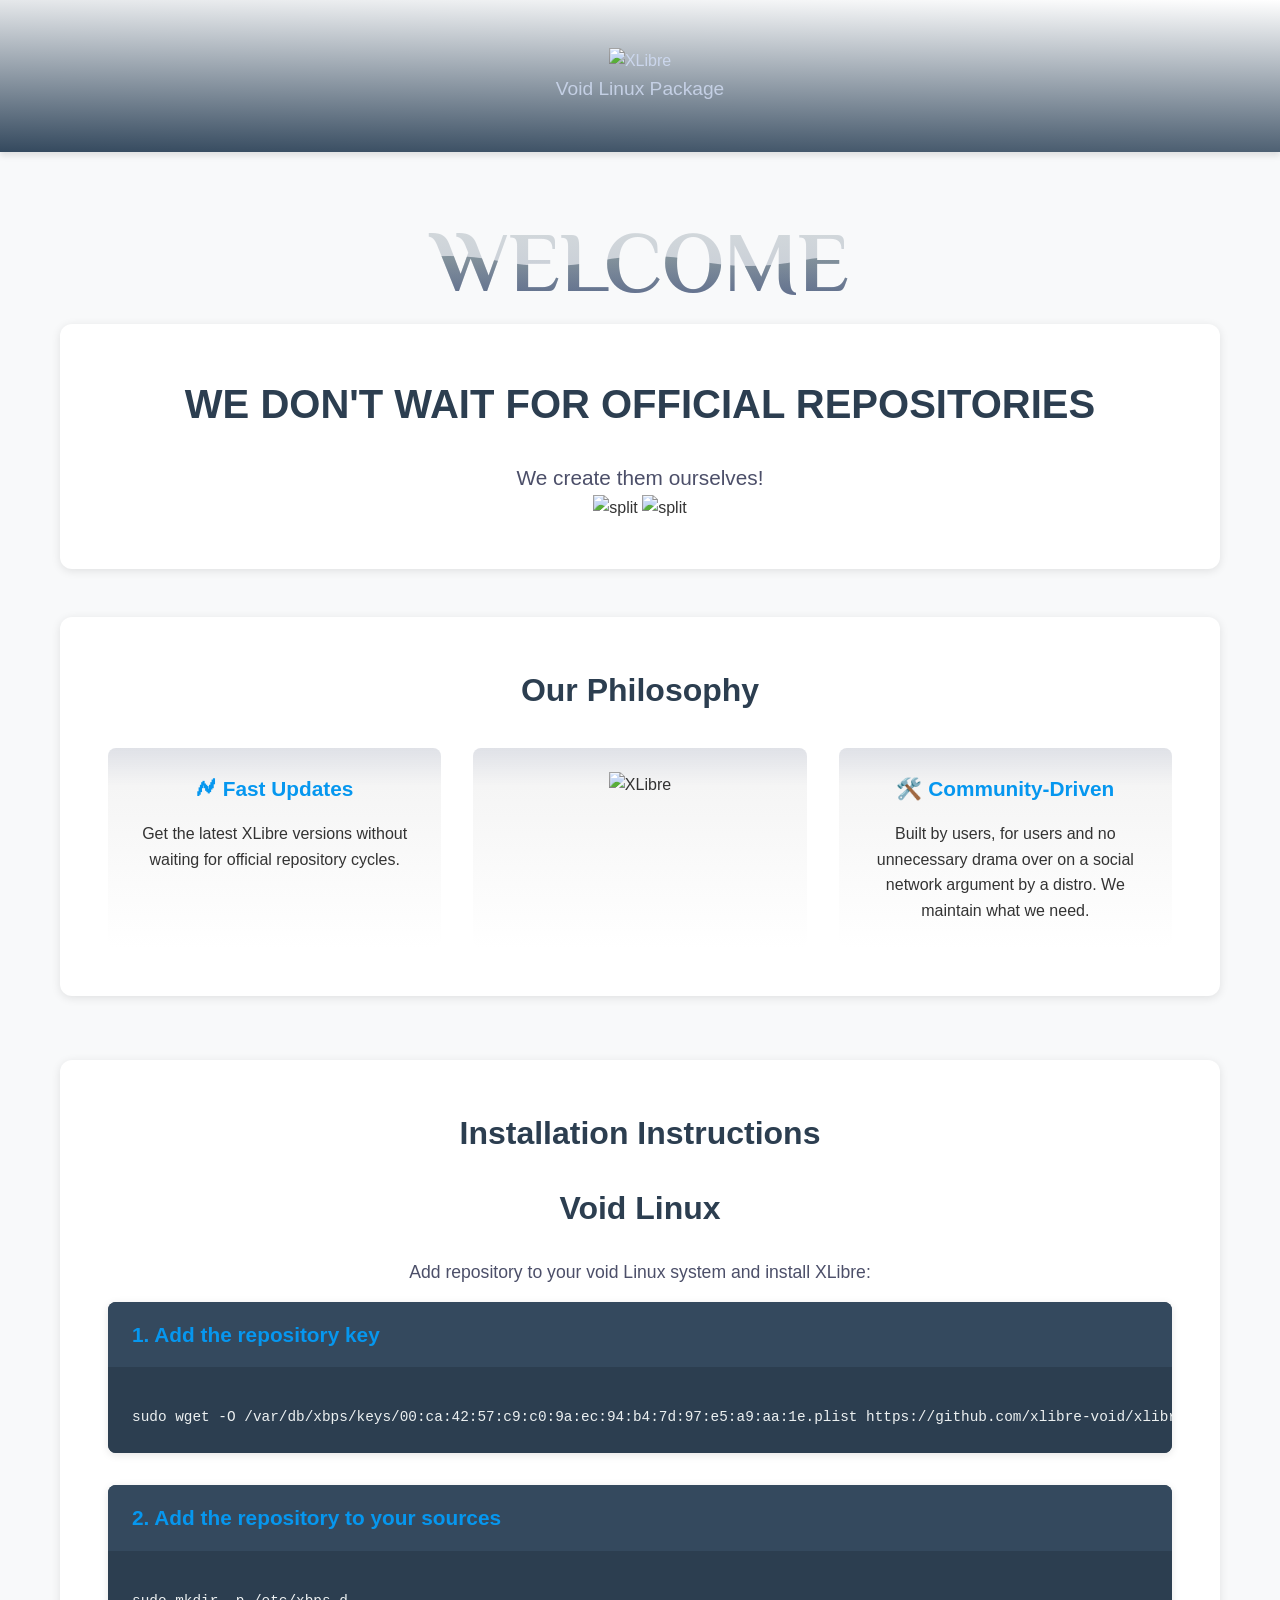
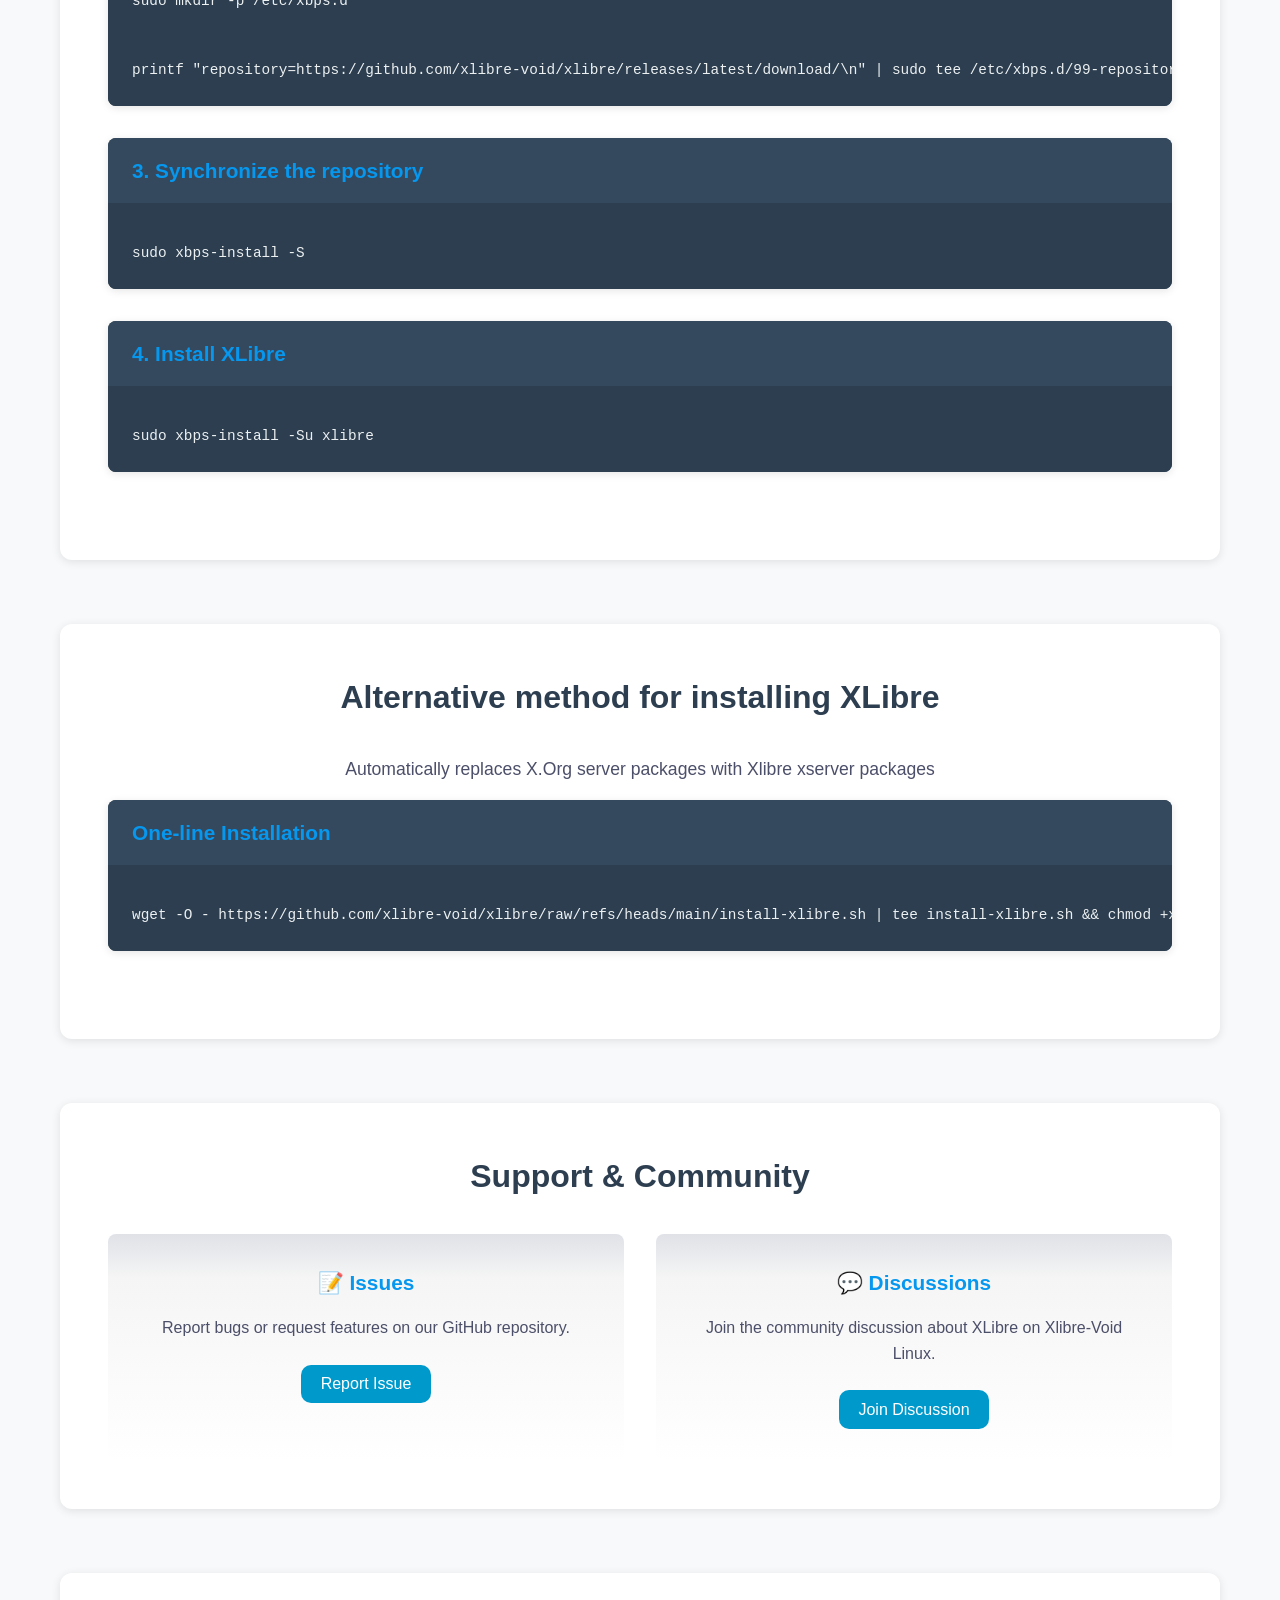
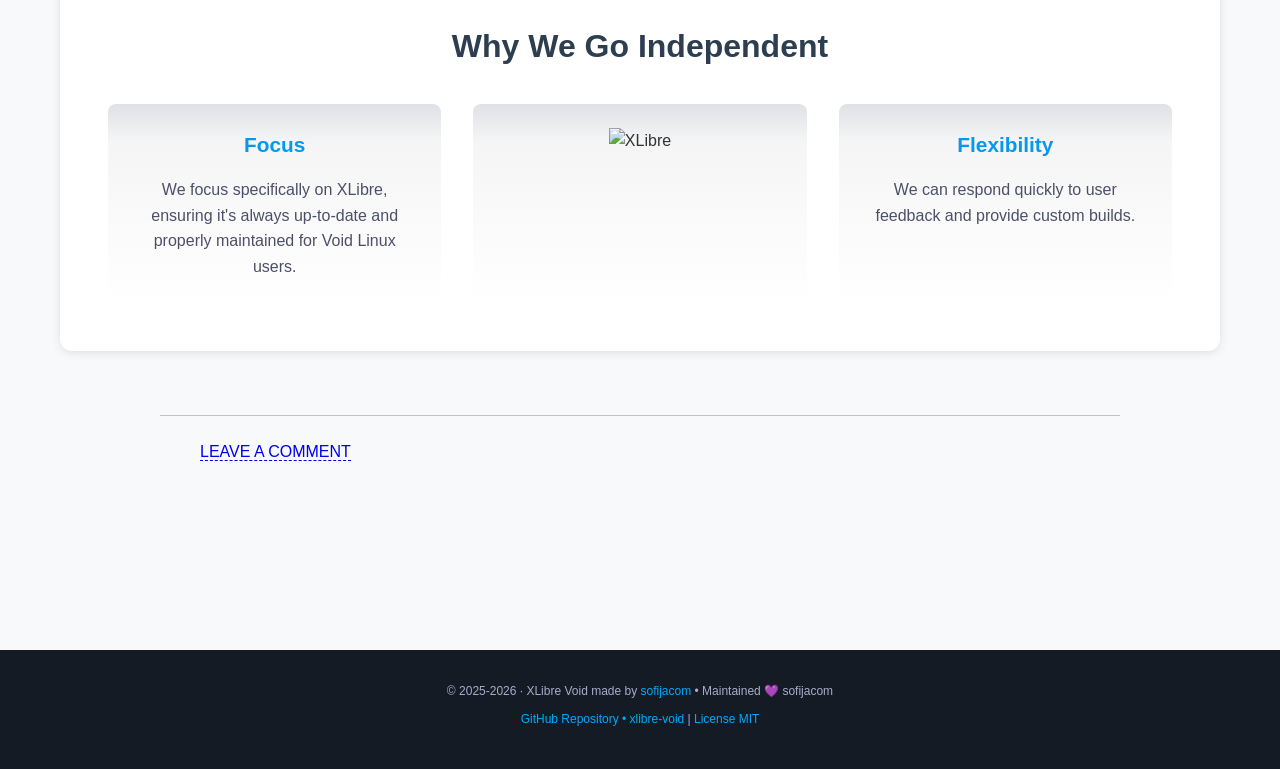
==== profile/index.html @ f248c99a "Add files via upload Signed-off-by: Sofiya <107557749+sofijacom@users.noreply.github.com>" ====
<!DOCTYPE html>
<html lang="en">
<head>
    <meta charset="UTF-8">
    <meta name="viewport" content="width=device-width, initial-scale=1.0">
    <title>Void Linux Package</title>
    <link rel="stylesheet" href="styles.css">
    <style type="text/css" media="screen">
    @import url('https://fonts.googleapis.com/css?family=Philosopher:400,700&display=swap&subset=cyrillic-ext');
    svg {
      font-weight: bold;
      max-width: 500px;
      height: auto;
    }
    text {
      font-family: 'Philosopher', sans-serif;
    }
    </style>
</head>
<body>
    <header>
        <div class="container">
            <img src="resources/XLibre-1.png" alt="XLibre" class="icon" width="850" height="auto">
            <p class="subtitle">Void Linux Package</p>
        </div>
    </header>
    
    <main>
<p align="center">
<svg viewbox="0 0 100 20">
  <defs>
    <lineargradient id="gradient" x1="0" x2="0" y1="0" y2="1">
      <stop offset="5%" stop-color="#829298"/>
      <stop offset="95%" stop-color="#495881"/>
    </lineargradient>
    <pattern id="wave" x="0" y="0" width="120" height="20" patternUnits="userSpaceOnUse">
      <path id="wavePath" d="M-40 9 Q-30 7 -20 9 T0 9 T20 9 T40 9 T60 9 T80 9 T100 9 T120 9 V20 H-40z" fill="url(#gradient)"> 
      
      <!-- Анимация волны достигается перемещением path  -->
     
     <animatetransform attributeName="transform" type="translate" begin="0s" dur="1.5s" from="0,0" to="40,0" repeatCount="indefinite" />
      </path>
    </pattern>
  </defs>
      <!-- Паттерн c анимированной волной применяется к тексту -->
  <text text-anchor="middle" x="50" y="15" font-size="17" fill="url(#wave)"  fill-opacity="0.9">WELCOME</text>
  <text text-anchor="middle" x="50" y="15" font-size="17" fill="url(#gradient)" fill-opacity="0.3">WELCOME</text>
</svg>
  </p>

        <div class="container">
            <section class="hero">
                <h2>We Don't Wait for Official Repositories</h2>
                <p class="lead">
                  We create them ourselves!
                </p>
                <img width="888" height="40" alt="split" src="resources/split.png" />
                <img width="850" height="auto" alt="split" src="resources/laptop.png" />
            </section>

            <section class="philosophy">
                <h3>Our Philosophy</h3>
                <div class="philosophy-grid">
                    <div class="philosophy-item">
                        <h4>🗲 Fast Updates</h4>
                        <p>Get the latest XLibre versions without waiting for official repository cycles.</p>
                    </div>
                    <div class="philosophy-item">
                   <!-- <h4><img width="18" height="18" alt="split" src="resources/void.png"/> XLibre Void Linux</h4> -->
                    <img src="resources/XLibre-6.png" alt="XLibre" class="icon" width="130" height="auto">
                   <!--  <p>XLibre Void Linux</p> -->
                    </div>                  
                    <div class="philosophy-item">
                        <h4>🛠️ Community-Driven</h4>
                        <p>Built by users, for users and no unnecessary drama over on a social network argument by a distro. We maintain what we need.</p>
                    </div>
                </div>
            </section>

             <section class="installation">
               <h3>Installation Instructions</h3>
                    <div class="method">
                        <h3>Void Linux</h3>
                        <p>Add repository to your void Linux system and install XLibre:</p>
                        <div class="code-block">
                            <h4>1. Add the repository key</h4>
                            <pre><code>sudo wget -O /var/db/xbps/keys/00:ca:42:57:c9:c0:9a:ec:94:b4:7d:97:e5:a9:aa:1e.plist https://github.com/xlibre-void/xlibre/raw/refs/heads/main/repo-keys/x86_64/00:ca:42:57:c9:c0:9a:ec:94:b4:7d:97:e5:a9:aa:1e.plist</code></pre>
                        </div>
                        <div class="code-block">
                            <h4>2. Add the repository to your sources</h4>
                            <pre><code>sudo mkdir -p /etc/xbps.d</code></pre>
                            <pre><code>printf "repository=https://github.com/xlibre-void/xlibre/releases/latest/download/\n" | sudo tee /etc/xbps.d/99-repository-xlibre.conf</code></pre>
                        </div>
                        <div class="code-block">
                            <h4>3. Synchronize the repository</h4>
                            <pre><code>sudo xbps-install -S</code></pre>
                        </div>
                        <div class="code-block">
                            <h4>4. Install XLibre</h4>
                            <pre><code>sudo xbps-install -Su xlibre</code></pre>
                        </div>
                    </div>
            </section>

            <section class="alternative-methods">
                <h3>Alternative method for installing XLibre</h3>
                    <div class="method">                    
                        <p>Automatically replaces X.Org server packages with Xlibre xserver packages</p>
                    <div class="code-block">
                        <h4>One-line Installation</h4>
                        <pre><code>wget -O - https://github.com/xlibre-void/xlibre/raw/refs/heads/main/install-xlibre.sh | tee install-xlibre.sh && chmod +x install-xlibre.sh && sudo ./install-xlibre.sh</code></pre>
                    </div>
                </div>     
           </section>
            
            <section class="support">
                <h3>Support & Community</h3>
                <div class="support-grid">
                    <div class="support-item">
                        <h4>📝 Issues</h4>
                        <p>Report bugs or request features on our GitHub repository.</p>
                        <a href="https://github.com/xlibre-void/xlibre/issues" class="btn">Report Issue</a>
                    </div>
                    <div class="support-item">
                        <h4>💬 Discussions</h4>
                        <p>Join the community discussion about XLibre on Xlibre-Void Linux.</p>
                        <a href="https://github.com/xlibre-void/xlibre/discussions" class="btn">Join Discussion</a>
                    </div>
                </div>
            </section>

            <section class="why-independent">
                <h3>Why We Go Independent</h3>
                <div class="reasons">   
                    <div class="reason">
                        <h4>Focus</h4>
                        <p>We focus specifically on XLibre, ensuring it's always up-to-date and properly maintained for Void Linux users.</p>
                    </div>
                    <div class="reason">
                      <!--  <h4>🖥️</h4> -->
                      <img src="resources/xlibre-transparent.png" alt="XLibre" class="icon" width="100" height="auto">
                      <!--  <p>XLibre Void Linux </p> -->
                     </div>                
                    <div class="reason">
                        <h4>Flexibility</h4>
                        <p>We can respond quickly to user feedback and provide custom builds.</p>
                    </div>
                </div>
            </section> 
        </div> 
        
            <div class="container-giscus">
              <section class="comment-form">
                <!--<h4 class="page__comments-title">Leave a comment</h4>-->
                <h2 class="commentShowForm"><a href="#" onclick="return commentShowForm()">Leave a comment</a></h2>  
             <div class="giscus">
          </div>        
       </section>   

<script src="https://giscus.app/client.js"
        data-repo="xlibre-void/.github"
        data-repo-id="R_kgDOQu3lrw"
        data-category="General"
        data-category-id="DIC_kwDOQu3lr84C0bSo"
        data-mapping="title"
        data-strict="0"
        data-reactions-enabled="1"
        data-reactions-layout="compact"
        data-emit-metadata="0"
        data-input-position="bottom"
        data-theme="catppuccin_latte"
        data-lang="en"
        data-loading="lazy"
        crossorigin="anonymous"
        async>
</script>
</main>
                
    <footer>
        <div class="container">
            <p>&copy; 2025-2026 · XLibre Void made by <a href="https://github.com/sofijacom">sofijacom</a> • Maintained 💜 sofijacom </p>
            <p>
                <a href="https://github.com/xlibre-void/xlibre">GitHub Repository • xlibre-void </a> | 
                <a href="https://github.com/xlibre-void/xlibre/blob/main/LICENSE">License MIT</a>
            </p>
        </div>
    </footer>  
</body>
</html>
---- profile/styles.css ----
/* Reset and base styles */
* {
    margin: 0;
    padding: 0;
    box-sizing: border-box;
}

body {
    font-family: -apple-system, BlinkMacSystemFont, 'Segoe UI', Roboto, Oxygen, Ubuntu, Cantarell, sans-serif;
    line-height: 1.6;
    color: #333;
    background-color: #f8f9fa;
}

.container {
    max-width: 1200px;
    margin: 0 auto;
    padding: 0 20px;
}

/* Header */
header {
    background: linear-gradient(1deg, #34495E 0%, rgb(255 255 255) 100%);
    color: #cbd6ec;
    padding: 3rem 0;
    text-align: center;
    box-shadow: 0 4px 6px rgba(0, 0, 0, 0.1);
}

header h1 {
    font-size: 3.5rem;
    font-weight: 700;
    margin-bottom: 0.5rem;
    text-shadow: 2px 2px 4px rgba(0, 0, 0, 0.3);
}

.subtitle {
    font-size: 1.2rem;
    opacity: 0.9;
    font-weight: 300;
}

/* Main content */
main {
    padding: 4rem 0;
}

section {
    margin-bottom: 4rem;
}

/* Hero section */
.hero {
    text-align: center;
    padding: 3rem 0;
    background: white;
    border-radius: 12px;
    box-shadow: 0 2px 10px rgba(0, 0, 0, 0.1);
    margin-bottom: 3rem;
}

.hero h2 {
    font-size: 2.5rem;
    color: #2c3e50;
    margin-bottom: 1.5rem;
    font-weight: 600;
}

.lead {
    font-size: 1.3rem;
    color: #4c4f69;
    max-width: 800px;
    margin: 0 auto;
    line-height: 1.7;
}

/* Philosophy section */
.philosophy {
    background: white;
    padding: 3rem;
    border-radius: 12px;
    box-shadow: 0 2px 10px rgba(0, 0, 0, 0.1);
}

.philosophy h3 {
    font-size: 2rem;
    color: #2c3e50;
    margin-bottom: 2rem;
    text-align: center;
}

.philosophy-grid {
    display: grid;
    grid-template-columns: repeat(auto-fit, minmax(300px, 1fr));
    gap: 2rem;
}

.philosophy-item {
    text-align: center;
    padding: 1.5rem;
    border-radius: 8px;
   /* background: #f8f9fa; */
   /* background: linear-gradient(180deg, rgb(204, 204, 204) 0%, rgb(245, 245, 245) 19%, rgb(255, 255, 255) 100%); */
    background: linear-gradient(180deg, #bcc0cc78 0%, rgb(245, 245, 245) 19%, rgb(255, 255, 255) 100%);
    transition: transform 0.3s ease;
}

.philosophy-item:hover {
    transform: translateY(-5px);
}

.philosophy-item h4 {
    font-size: 1.3rem;
    color: #0697ef;
    margin-bottom: 1rem;
}

/* Installation section */
.installation {
    background: white;
    padding: 3rem;
    border-radius: 12px;
    box-shadow: 0 2px 10px rgba(0, 0, 0, 0.1);
}

.installation h3 {
    font-size: 2rem;
    color: #2c3e50;
    margin-bottom: 1.5rem;
    text-align: center;
}

.installation p {
    font-size: 1.1rem;
    color: #4c4f69;
    margin-bottom: 2rem;
    text-align: center;
}

.code-block {
    margin-bottom: 2rem;
    background: #2c3e50;
    border-radius: 8px;
    overflow: hidden;
    box-shadow: 0 2px 8px rgba(0, 0, 0, 0.1);
}

.code-block h4 {
    background: #34495e;
    color: white;
    padding: 1rem 1.5rem;
    margin: 0;
    font-size: 1rem;
    font-weight: 600;
}

.code-block pre {
    margin: 0;
    padding: 1.5rem;
    background: #2c3e50;
    overflow-x: auto;
}

.code-block code {
    color: #ecf0f1;
    font-family: 'Monaco', 'Menlo', 'Ubuntu Mono', monospace;
    font-size: 0.9rem;
    line-height: 1.5;
}

/* Alternative methods */
.alternative-methods {
    background: white;
    padding: 3rem;
    border-radius: 12px;
    box-shadow: 0 2px 10px rgba(0, 0, 0, 0.1);
}

.alternative-methods h3 {
    font-size: 2rem;
    color: #2c3e50;
    margin-bottom: 2rem;
    text-align: center;
}

.alternative-methods p {
    font-size: 1.1rem;
    text-align: center;
}

.method {
    margin-bottom: 2.5rem;
}

.method h4 {
    font-size: 1.3rem;
    color: #0697ef;
    margin-bottom: 1rem;
}

.method p {
    color: #4c4f69;
    margin-bottom: 1rem;
}

/* Support section */
.support {
    background: white;
    padding: 3rem;
    border-radius: 12px;
    box-shadow: 0 2px 10px rgba(0, 0, 0, 0.1);
}

.support h3 {
    font-size: 2rem;
    color: #2c3e50;
    margin-bottom: 2rem;
    text-align: center;
}

.support-grid {
    display: grid;
    grid-template-columns: repeat(auto-fit, minmax(300px, 1fr));
    gap: 2rem;
}

.support-item {
    text-align: center;
    padding: 2rem;
    border-radius: 8px;
  /*  background: #f8f9fa; */
  /*  background: linear-gradient(180deg, rgb(204, 204, 204) 0%, rgb(245, 245, 245) 19%, rgb(255, 255, 255) 100%); */
    background: linear-gradient(180deg, #bcc0cc78 0%, rgb(245, 245, 245) 19%, rgb(255, 255, 255) 100%);
    transition: transform 0.3s ease;
}

.support-item:hover {
    transform: translateY(-5px);
}

.support-item h4 {
    font-size: 1.3rem;
    color: #0697ef;
    margin-bottom: 1rem;
}

.support-item p {
    color: #4c4f69;
    margin-bottom: 1.5rem;
}

.btn {
    display: inline-block;
   /* background: #0477a4; */
    background: #09c;
    color: #fff;
    padding: 0.4rem 1.2rem;
    text-decoration: none;
    border-radius: 10px;
   /* border: 1px solid #000000; */
    font-weight: 500;
    transition: background 0.5s ease;
}

.btn:hover {
    background: #0ea8f5;
}

/* Why independent section */
.why-independent {
    background: white;
    padding: 3rem;
    border-radius: 12px;
    box-shadow: 0 2px 10px rgba(0, 0, 0, 0.1);
}

.why-independent h3 {
    font-size: 2rem;
    color: #2c3e50;
    margin-bottom: 2rem;
    text-align: center;
}

.reasons {
    display: grid;
    grid-template-columns: repeat(auto-fit, minmax(300px, 1fr));
    gap: 2rem;
}

.reason {
    text-align: center;
    padding: 1.5rem;
    border-radius: 8px;
   /* background: #f8f9fa; */
   /* background: linear-gradient(180deg, rgb(204, 204, 204) 0%, rgb(245, 245, 245) 19%, rgb(255, 255, 255) 100%); */
    background: linear-gradient(180deg, #bcc0cc78 0%, rgb(245, 245, 245) 19%, rgb(255, 255, 255) 100%);
    transition: transform 0.3s ease;
}

.reason:hover {
    transform: translateY(-5px);
}

.reason h4 {
    font-size: 1.3rem;
    color: #0697ef;
    margin-bottom: 1rem;
}

.reason p {
    color: #4c4f69;
}

/* Footer */
footer {
    font-family: -apple-system, BlinkMacSystemFont, segoe ui, Roboto, Oxygen, Ubuntu, Cantarell, open sans, helvetica neue, sans-serif;
    font-size: 12px;
    background: #151b24;
    color: #a5adcb;
    padding: 2rem 0;
    text-align: center;
    margin-top: 4rem;    
}

footer p {
    margin-bottom: 0.5rem;
}

footer a {
    color: #00aaff;
    text-decoration: none;
}

footer a:hover {
    text-decoration: underline;
}

/* Responsive design */
@media (max-width: 768px) {
    .container {
        padding: 0 15px;
    }
    
    header h1 {
        font-size: 2.5rem;
    }
    
    .hero h2 {
        font-size: 2rem;
    }
    
    .lead {
        font-size: 1.1rem;
    }
    
    section {
        margin-bottom: 2rem;
    }
    
    .philosophy,
    .installation,
    .alternative-methods,
    .support,
    .why-independent {
        padding: 2rem 1.5rem;
    }
    
    .philosophy-grid,
    .support-grid,
    .reasons {
        grid-template-columns: 1fr;
    }
    
    .code-block pre {
        padding: 1rem;
        font-size: 0.8rem;
    }
}

@media (max-width: 480px) {
    header {
        padding: 2rem 0;
    }
    
    header h1 {
        font-size: 2rem;
    }
    
    .hero h2 {
        font-size: 1.5rem;
    }
    
    .philosophy,
    .installation,
    .alternative-methods,
    .support,
    .why-independent {
        padding: 1.5rem 1rem;
    }
}

/* giscus section */
.container-giscus {
    max-width: 1000px;
    margin: 0 auto;
    padding: 0 20px;
}
/* giscus section */
.comment {
    text-align: left;
    padding: 1rem 0;
    background: white;
    border-radius: 12px;
    box-shadow: 0 2px 10px rgba(0, 0, 0, 0.1);
    margin-bottom: 3rem;
}

.page__comments-title {
    margin-top: 1rem;
    margin-bottom: 10px;
    padding-top: 2rem;
    font-size: .75em;
    border-top: 1px solid #c2c3c5;
    text-transform: uppercase;
    color:#aa55ff;
}

/* Изображения коментариев */
.comment-form {
    margin-top: 0;
    margin-bottom: 50px;
}

.comment-form h2 {
    font-size: 16px;
    line-height: 40px;
    margin-bottom: 20px;
    background: url('resources/comment-dots.png') 0 20px no-repeat;
    background-size: 32px;
    padding-left: 40px;
    border-top: 1px solid #c2c3c5;
    padding-top: 1rem;
}

.comment-form h2 a {
    text-decoration: none;
    border-bottom: 1px dashed;
}

.comment-form h2 a:hover {
    color: #00A0DF;
}

h2 {
    font-weight: 400;
    text-transform: uppercase;
}
/* Изображения коментариев */
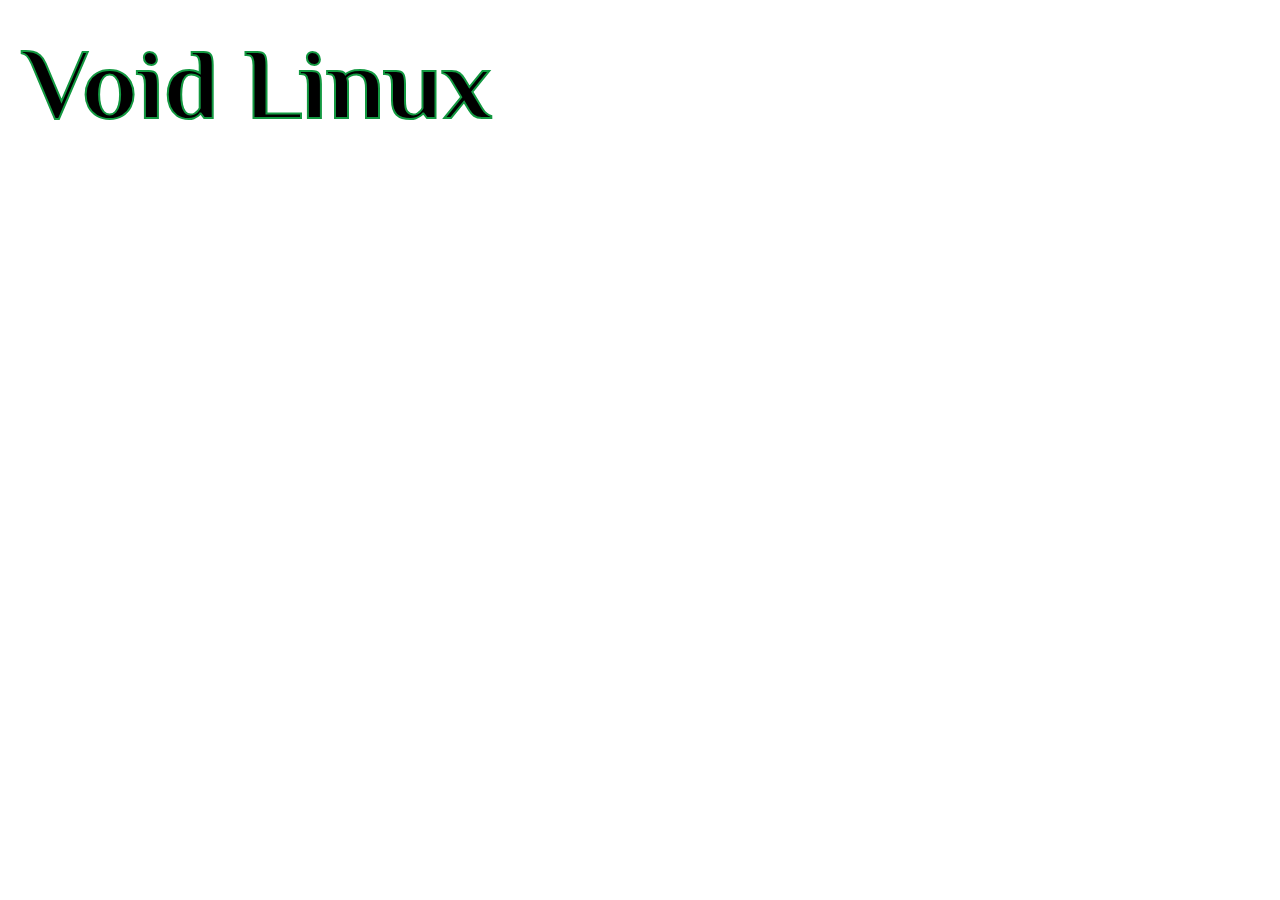
==== commit c2d7274a: "Update index.html Signed-off-by: Sofiya <107557749+sofijacom@users.noreply.github.com>" ====
--- a/profile/index.html
+++ b/profile/index.html
@@ -19,171 +19,19 @@
 </head>
 <body>
     <header>
-        <div class="container">
-            <img src="resources/XLibre-1.png" alt="XLibre" class="icon" width="850" height="auto">
-            <p class="subtitle">Void Linux Package</p>
-        </div>
+        <div class="wrapper">
+           <svg>
+              <text x="50%" y="50%" dy=".35em" text-anchor="middle">
+                  Void Linux
+              </text>
+          </svg>
+       </div> 
     </header>
     
     <main>
-<p align="center">
-<svg viewbox="0 0 100 20">
-  <defs>
-    <lineargradient id="gradient" x1="0" x2="0" y1="0" y2="1">
-      <stop offset="5%" stop-color="#829298"/>
-      <stop offset="95%" stop-color="#495881"/>
-    </lineargradient>
-    <pattern id="wave" x="0" y="0" width="120" height="20" patternUnits="userSpaceOnUse">
-      <path id="wavePath" d="M-40 9 Q-30 7 -20 9 T0 9 T20 9 T40 9 T60 9 T80 9 T100 9 T120 9 V20 H-40z" fill="url(#gradient)"> 
-      
-      <!-- Анимация волны достигается перемещением path  -->
-     
-     <animatetransform attributeName="transform" type="translate" begin="0s" dur="1.5s" from="0,0" to="40,0" repeatCount="indefinite" />
-      </path>
-    </pattern>
-  </defs>
-      <!-- Паттерн c анимированной волной применяется к тексту -->
-  <text text-anchor="middle" x="50" y="15" font-size="17" fill="url(#wave)"  fill-opacity="0.9">WELCOME</text>
-  <text text-anchor="middle" x="50" y="15" font-size="17" fill="url(#gradient)" fill-opacity="0.3">WELCOME</text>
-</svg>
-  </p>
-
-        <div class="container">
-            <section class="hero">
-                <h2>We Don't Wait for Official Repositories</h2>
-                <p class="lead">
-                  We create them ourselves!
-                </p>
-                <img width="888" height="40" alt="split" src="resources/split.png" />
-                <img width="850" height="auto" alt="split" src="resources/laptop.png" />
-            </section>
-
-            <section class="philosophy">
-                <h3>Our Philosophy</h3>
-                <div class="philosophy-grid">
-                    <div class="philosophy-item">
-                        <h4>🗲 Fast Updates</h4>
-                        <p>Get the latest XLibre versions without waiting for official repository cycles.</p>
-                    </div>
-                    <div class="philosophy-item">
-                   <!-- <h4><img width="18" height="18" alt="split" src="resources/void.png"/> XLibre Void Linux</h4> -->
-                    <img src="resources/XLibre-6.png" alt="XLibre" class="icon" width="130" height="auto">
-                   <!--  <p>XLibre Void Linux</p> -->
-                    </div>                  
-                    <div class="philosophy-item">
-                        <h4>🛠️ Community-Driven</h4>
-                        <p>Built by users, for users and no unnecessary drama over on a social network argument by a distro. We maintain what we need.</p>
-                    </div>
-                </div>
-            </section>
-
-             <section class="installation">
-               <h3>Installation Instructions</h3>
-                    <div class="method">
-                        <h3>Void Linux</h3>
-                        <p>Add repository to your void Linux system and install XLibre:</p>
-                        <div class="code-block">
-                            <h4>1. Add the repository key</h4>
-                            <pre><code>sudo wget -O /var/db/xbps/keys/00:ca:42:57:c9:c0:9a:ec:94:b4:7d:97:e5:a9:aa:1e.plist https://github.com/xlibre-void/xlibre/raw/refs/heads/main/repo-keys/x86_64/00:ca:42:57:c9:c0:9a:ec:94:b4:7d:97:e5:a9:aa:1e.plist</code></pre>
-                        </div>
-                        <div class="code-block">
-                            <h4>2. Add the repository to your sources</h4>
-                            <pre><code>sudo mkdir -p /etc/xbps.d</code></pre>
-                            <pre><code>printf "repository=https://github.com/xlibre-void/xlibre/releases/latest/download/\n" | sudo tee /etc/xbps.d/99-repository-xlibre.conf</code></pre>
-                        </div>
-                        <div class="code-block">
-                            <h4>3. Synchronize the repository</h4>
-                            <pre><code>sudo xbps-install -S</code></pre>
-                        </div>
-                        <div class="code-block">
-                            <h4>4. Install XLibre</h4>
-                            <pre><code>sudo xbps-install -Su xlibre</code></pre>
-                        </div>
-                    </div>
-            </section>
-
-            <section class="alternative-methods">
-                <h3>Alternative method for installing XLibre</h3>
-                    <div class="method">                    
-                        <p>Automatically replaces X.Org server packages with Xlibre xserver packages</p>
-                    <div class="code-block">
-                        <h4>One-line Installation</h4>
-                        <pre><code>wget -O - https://github.com/xlibre-void/xlibre/raw/refs/heads/main/install-xlibre.sh | tee install-xlibre.sh && chmod +x install-xlibre.sh && sudo ./install-xlibre.sh</code></pre>
-                    </div>
-                </div>     
-           </section>
-            
-            <section class="support">
-                <h3>Support & Community</h3>
-                <div class="support-grid">
-                    <div class="support-item">
-                        <h4>📝 Issues</h4>
-                        <p>Report bugs or request features on our GitHub repository.</p>
-                        <a href="https://github.com/xlibre-void/xlibre/issues" class="btn">Report Issue</a>
-                    </div>
-                    <div class="support-item">
-                        <h4>💬 Discussions</h4>
-                        <p>Join the community discussion about XLibre on Xlibre-Void Linux.</p>
-                        <a href="https://github.com/xlibre-void/xlibre/discussions" class="btn">Join Discussion</a>
-                    </div>
-                </div>
-            </section>
-
-            <section class="why-independent">
-                <h3>Why We Go Independent</h3>
-                <div class="reasons">   
-                    <div class="reason">
-                        <h4>Focus</h4>
-                        <p>We focus specifically on XLibre, ensuring it's always up-to-date and properly maintained for Void Linux users.</p>
-                    </div>
-                    <div class="reason">
-                      <!--  <h4>🖥️</h4> -->
-                      <img src="resources/xlibre-transparent.png" alt="XLibre" class="icon" width="100" height="auto">
-                      <!--  <p>XLibre Void Linux </p> -->
-                     </div>                
-                    <div class="reason">
-                        <h4>Flexibility</h4>
-                        <p>We can respond quickly to user feedback and provide custom builds.</p>
-                    </div>
-                </div>
-            </section> 
-        </div> 
-        
-            <div class="container-giscus">
-              <section class="comment-form">
-                <!--<h4 class="page__comments-title">Leave a comment</h4>-->
-                <h2 class="commentShowForm"><a href="#" onclick="return commentShowForm()">Leave a comment</a></h2>  
-             <div class="giscus">
-          </div>        
-       </section>   
-
-<script src="https://giscus.app/client.js"
-        data-repo="xlibre-void/.github"
-        data-repo-id="R_kgDOQu3lrw"
-        data-category="General"
-        data-category-id="DIC_kwDOQu3lr84C0bSo"
-        data-mapping="title"
-        data-strict="0"
-        data-reactions-enabled="1"
-        data-reactions-layout="compact"
-        data-emit-metadata="0"
-        data-input-position="bottom"
-        data-theme="catppuccin_latte"
-        data-lang="en"
-        data-loading="lazy"
-        crossorigin="anonymous"
-        async>
-</script>
 </main>
                 
     <footer>
-        <div class="container">
-            <p>&copy; 2025-2026 · XLibre Void made by <a href="https://github.com/sofijacom">sofijacom</a> • Maintained 💜 sofijacom </p>
-            <p>
-                <a href="https://github.com/xlibre-void/xlibre">GitHub Repository • xlibre-void </a> | 
-                <a href="https://github.com/xlibre-void/xlibre/blob/main/LICENSE">License MIT</a>
-            </p>
-        </div>
     </footer>  
 </body>
 </html>
--- a/profile/styles.css
+++ b/profile/styles.css
@@ -1,458 +1,44 @@
-/* Reset and base styles */
-* {
-    margin: 0;
-    padding: 0;
-    box-sizing: border-box;
+@import url("https://fonts.googleapis.com/css2?family=Russo+One&display=swap");
+
+svg {
+    font-family: "Russo One", sans-serif;
+    width: 100%;
+    height: 100%;
 }
 
-body {
-    font-family: -apple-system, BlinkMacSystemFont, 'Segoe UI', Roboto, Oxygen, Ubuntu, Cantarell, sans-serif;
-    line-height: 1.6;
-    color: #333;
-    background-color: #f8f9fa;
+svg text {
+    animation: stroke 5s infinite alternate;
+    stroke-width: 2;
+    stroke: #139941;
+    font-size: 100px;
 }
 
-.container {
-    max-width: 1200px;
-    margin: 0 auto;
-    padding: 0 20px;
-}
-
-/* Header */
-header {
-    background: linear-gradient(1deg, #34495E 0%, rgb(255 255 255) 100%);
-    color: #cbd6ec;
-    padding: 3rem 0;
-    text-align: center;
-    box-shadow: 0 4px 6px rgba(0, 0, 0, 0.1);
-}
-
-header h1 {
-    font-size: 3.5rem;
-    font-weight: 700;
-    margin-bottom: 0.5rem;
-    text-shadow: 2px 2px 4px rgba(0, 0, 0, 0.3);
-}
-
-.subtitle {
-    font-size: 1.2rem;
-    opacity: 0.9;
-    font-weight: 300;
-}
-
-/* Main content */
-main {
-    padding: 4rem 0;
-}
-
-section {
-    margin-bottom: 4rem;
-}
-
-/* Hero section */
-.hero {
-    text-align: center;
-    padding: 3rem 0;
-    background: white;
-    border-radius: 12px;
-    box-shadow: 0 2px 10px rgba(0, 0, 0, 0.1);
-    margin-bottom: 3rem;
-}
-
-.hero h2 {
-    font-size: 2.5rem;
-    color: #2c3e50;
-    margin-bottom: 1.5rem;
-    font-weight: 600;
-}
-
-.lead {
-    font-size: 1.3rem;
-    color: #4c4f69;
-    max-width: 800px;
-    margin: 0 auto;
-    line-height: 1.7;
-}
-
-/* Philosophy section */
-.philosophy {
-    background: white;
-    padding: 3rem;
-    border-radius: 12px;
-    box-shadow: 0 2px 10px rgba(0, 0, 0, 0.1);
-}
-
-.philosophy h3 {
-    font-size: 2rem;
-    color: #2c3e50;
-    margin-bottom: 2rem;
-    text-align: center;
-}
-
-.philosophy-grid {
-    display: grid;
-    grid-template-columns: repeat(auto-fit, minmax(300px, 1fr));
-    gap: 2rem;
-}
-
-.philosophy-item {
-    text-align: center;
-    padding: 1.5rem;
-    border-radius: 8px;
-   /* background: #f8f9fa; */
-   /* background: linear-gradient(180deg, rgb(204, 204, 204) 0%, rgb(245, 245, 245) 19%, rgb(255, 255, 255) 100%); */
-    background: linear-gradient(180deg, #bcc0cc78 0%, rgb(245, 245, 245) 19%, rgb(255, 255, 255) 100%);
-    transition: transform 0.3s ease;
-}
-
-.philosophy-item:hover {
-    transform: translateY(-5px);
-}
-
-.philosophy-item h4 {
-    font-size: 1.3rem;
-    color: #0697ef;
-    margin-bottom: 1rem;
-}
-
-/* Installation section */
-.installation {
-    background: white;
-    padding: 3rem;
-    border-radius: 12px;
-    box-shadow: 0 2px 10px rgba(0, 0, 0, 0.1);
-}
-
-.installation h3 {
-    font-size: 2rem;
-    color: #2c3e50;
-    margin-bottom: 1.5rem;
-    text-align: center;
-}
-
-.installation p {
-    font-size: 1.1rem;
-    color: #4c4f69;
-    margin-bottom: 2rem;
-    text-align: center;
-}
-
-.code-block {
-    margin-bottom: 2rem;
-    background: #2c3e50;
-    border-radius: 8px;
-    overflow: hidden;
-    box-shadow: 0 2px 8px rgba(0, 0, 0, 0.1);
-}
-
-.code-block h4 {
-    background: #34495e;
-    color: white;
-    padding: 1rem 1.5rem;
-    margin: 0;
-    font-size: 1rem;
-    font-weight: 600;
-}
-
-.code-block pre {
-    margin: 0;
-    padding: 1.5rem;
-    background: #2c3e50;
-    overflow-x: auto;
-}
-
-.code-block code {
-    color: #ecf0f1;
-    font-family: 'Monaco', 'Menlo', 'Ubuntu Mono', monospace;
-    font-size: 0.9rem;
-    line-height: 1.5;
-}
-
-/* Alternative methods */
-.alternative-methods {
-    background: white;
-    padding: 3rem;
-    border-radius: 12px;
-    box-shadow: 0 2px 10px rgba(0, 0, 0, 0.1);
-}
-
-.alternative-methods h3 {
-    font-size: 2rem;
-    color: #2c3e50;
-    margin-bottom: 2rem;
-    text-align: center;
-}
-
-.alternative-methods p {
-    font-size: 1.1rem;
-    text-align: center;
-}
-
-.method {
-    margin-bottom: 2.5rem;
-}
-
-.method h4 {
-    font-size: 1.3rem;
-    color: #0697ef;
-    margin-bottom: 1rem;
-}
-
-.method p {
-    color: #4c4f69;
-    margin-bottom: 1rem;
-}
-
-/* Support section */
-.support {
-    background: white;
-    padding: 3rem;
-    border-radius: 12px;
-    box-shadow: 0 2px 10px rgba(0, 0, 0, 0.1);
-}
-
-.support h3 {
-    font-size: 2rem;
-    color: #2c3e50;
-    margin-bottom: 2rem;
-    text-align: center;
-}
-
-.support-grid {
-    display: grid;
-    grid-template-columns: repeat(auto-fit, minmax(300px, 1fr));
-    gap: 2rem;
-}
-
-.support-item {
-    text-align: center;
-    padding: 2rem;
-    border-radius: 8px;
-  /*  background: #f8f9fa; */
-  /*  background: linear-gradient(180deg, rgb(204, 204, 204) 0%, rgb(245, 245, 245) 19%, rgb(255, 255, 255) 100%); */
-    background: linear-gradient(180deg, #bcc0cc78 0%, rgb(245, 245, 245) 19%, rgb(255, 255, 255) 100%);
-    transition: transform 0.3s ease;
-}
-
-.support-item:hover {
-    transform: translateY(-5px);
-}
-
-.support-item h4 {
-    font-size: 1.3rem;
-    color: #0697ef;
-    margin-bottom: 1rem;
-}
-
-.support-item p {
-    color: #4c4f69;
-    margin-bottom: 1.5rem;
-}
-
-.btn {
-    display: inline-block;
-   /* background: #0477a4; */
-    background: #09c;
-    color: #fff;
-    padding: 0.4rem 1.2rem;
-    text-decoration: none;
-    border-radius: 10px;
-   /* border: 1px solid #000000; */
-    font-weight: 500;
-    transition: background 0.5s ease;
-}
-
-.btn:hover {
-    background: #0ea8f5;
-}
-
-/* Why independent section */
-.why-independent {
-    background: white;
-    padding: 3rem;
-    border-radius: 12px;
-    box-shadow: 0 2px 10px rgba(0, 0, 0, 0.1);
-}
-
-.why-independent h3 {
-    font-size: 2rem;
-    color: #2c3e50;
-    margin-bottom: 2rem;
-    text-align: center;
-}
-
-.reasons {
-    display: grid;
-    grid-template-columns: repeat(auto-fit, minmax(300px, 1fr));
-    gap: 2rem;
-}
-
-.reason {
-    text-align: center;
-    padding: 1.5rem;
-    border-radius: 8px;
-   /* background: #f8f9fa; */
-   /* background: linear-gradient(180deg, rgb(204, 204, 204) 0%, rgb(245, 245, 245) 19%, rgb(255, 255, 255) 100%); */
-    background: linear-gradient(180deg, #bcc0cc78 0%, rgb(245, 245, 245) 19%, rgb(255, 255, 255) 100%);
-    transition: transform 0.3s ease;
-}
-
-.reason:hover {
-    transform: translateY(-5px);
-}
-
-.reason h4 {
-    font-size: 1.3rem;
-    color: #0697ef;
-    margin-bottom: 1rem;
-}
-
-.reason p {
-    color: #4c4f69;
-}
-
-/* Footer */
-footer {
-    font-family: -apple-system, BlinkMacSystemFont, segoe ui, Roboto, Oxygen, Ubuntu, Cantarell, open sans, helvetica neue, sans-serif;
-    font-size: 12px;
-    background: #151b24;
-    color: #a5adcb;
-    padding: 2rem 0;
-    text-align: center;
-    margin-top: 4rem;    
-}
-
-footer p {
-    margin-bottom: 0.5rem;
-}
-
-footer a {
-    color: #00aaff;
-    text-decoration: none;
-}
-
-footer a:hover {
-    text-decoration: underline;
-}
-
-/* Responsive design */
-@media (max-width: 768px) {
-    .container {
-        padding: 0 15px;
+@keyframes stroke {
+    0% {
+        fill: rgba(40,172,96,0);
+        stroke: rgba(19,153,65,1);
+        stroke-dashoffset: 25%;
+        stroke-dasharray: 0 50%;
+        stroke-width: 2;
     }
-    
-    header h1 {
-        font-size: 2.5rem;
+    70% {
+        fill: rgba(40,172,96,0);
+        stroke: rgba(19,153,65,1);
     }
-    
-    .hero h2 {
-        font-size: 2rem;
+    80% {
+        fill: rgba(40,172,96,0);
+        stroke: rgba(19,153,65,1);
+        stroke-width: 3;
     }
-    
-    .lead {
-        font-size: 1.1rem;
-    }
-    
-    section {
-        margin-bottom: 2rem;
-    }
-    
-    .philosophy,
-    .installation,
-    .alternative-methods,
-    .support,
-    .why-independent {
-        padding: 2rem 1.5rem;
-    }
-    
-    .philosophy-grid,
-    .support-grid,
-    .reasons {
-        grid-template-columns: 1fr;
-    }
-    
-    .code-block pre {
-        padding: 1rem;
-        font-size: 0.8rem;
+    100% {
+        fill: rgba(40,172,96,1);
+        stroke: rgba(19,153,65,0);
+        stroke-dashoffset: -25%;
+        stroke-dasharray: 50% 0;
+        stroke-width: 0;
     }
 }
 
-@media (max-width: 480px) {
-    header {
-        padding: 2rem 0;
-    }
-    
-    header h1 {
-        font-size: 2rem;
-    }
-    
-    .hero h2 {
-        font-size: 1.5rem;
-    }
-    
-    .philosophy,
-    .installation,
-    .alternative-methods,
-    .support,
-    .why-independent {
-        padding: 1.5rem 1rem;
-    }
+.wrapper {
+    background-color: #FFFFFF;
 }
-
-/* giscus section */
-.container-giscus {
-    max-width: 1000px;
-    margin: 0 auto;
-    padding: 0 20px;
-}
-/* giscus section */
-.comment {
-    text-align: left;
-    padding: 1rem 0;
-    background: white;
-    border-radius: 12px;
-    box-shadow: 0 2px 10px rgba(0, 0, 0, 0.1);
-    margin-bottom: 3rem;
-}
-
-.page__comments-title {
-    margin-top: 1rem;
-    margin-bottom: 10px;
-    padding-top: 2rem;
-    font-size: .75em;
-    border-top: 1px solid #c2c3c5;
-    text-transform: uppercase;
-    color:#aa55ff;
-}
-
-/* Изображения коментариев */
-.comment-form {
-    margin-top: 0;
-    margin-bottom: 50px;
-}
-
-.comment-form h2 {
-    font-size: 16px;
-    line-height: 40px;
-    margin-bottom: 20px;
-    background: url('resources/comment-dots.png') 0 20px no-repeat;
-    background-size: 32px;
-    padding-left: 40px;
-    border-top: 1px solid #c2c3c5;
-    padding-top: 1rem;
-}
-
-.comment-form h2 a {
-    text-decoration: none;
-    border-bottom: 1px dashed;
-}
-
-.comment-form h2 a:hover {
-    color: #00A0DF;
-}
-
-h2 {
-    font-weight: 400;
-    text-transform: uppercase;
-}
-/* Изображения коментариев */
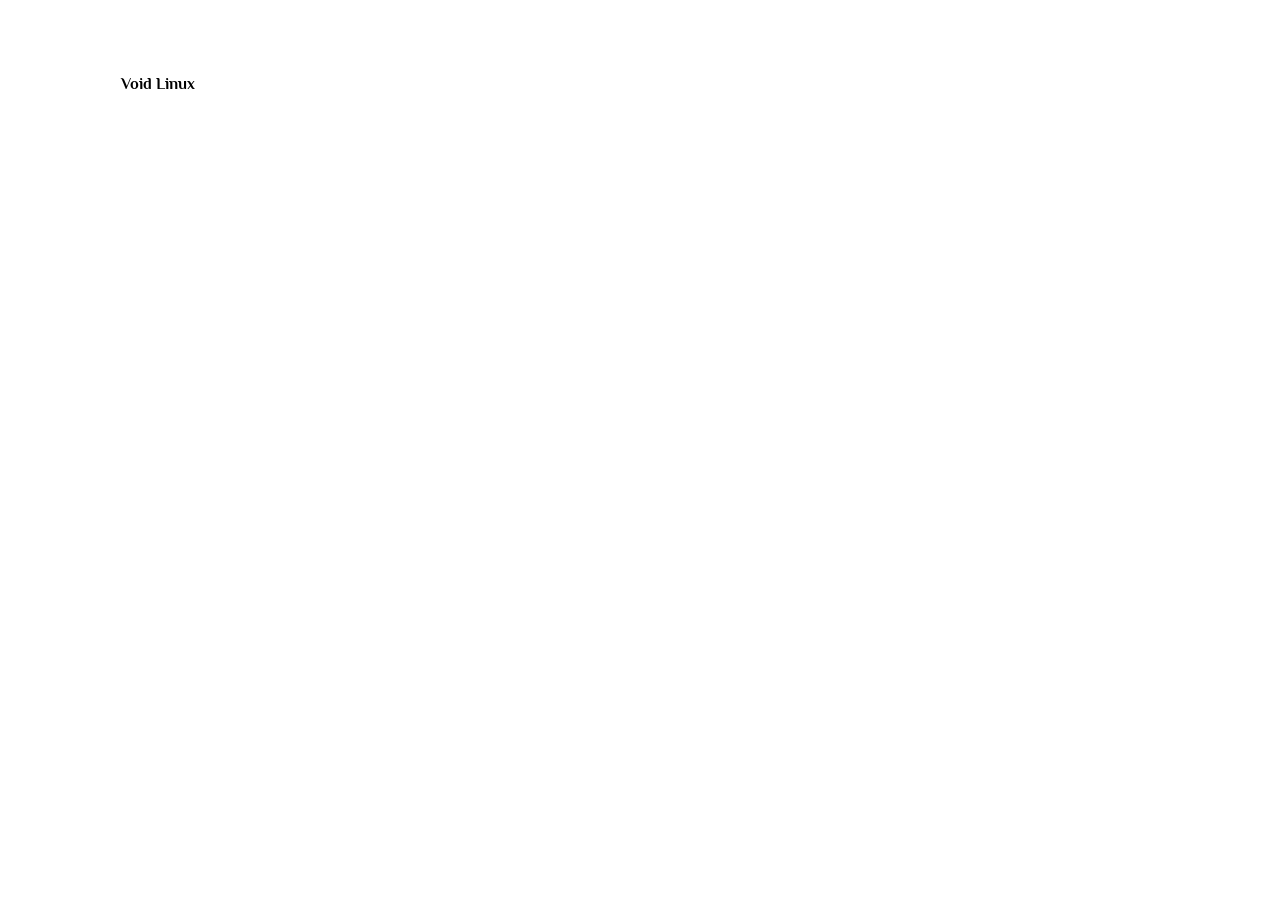
==== commit 30574f74: "Update index.html Signed-off-by: Sofiya <107557749+sofijacom@users.noreply.github.com>" ====
--- a/profile/index.html
+++ b/profile/index.html
@@ -4,7 +4,7 @@
     <meta charset="UTF-8">
     <meta name="viewport" content="width=device-width, initial-scale=1.0">
     <title>Void Linux Package</title>
-    <link rel="stylesheet" href="styles.css">
+    <link rel="stylesheet" href="./profile/styles.css">
     <style type="text/css" media="screen">
     @import url('https://fonts.googleapis.com/css?family=Philosopher:400,700&display=swap&subset=cyrillic-ext');
     svg {
